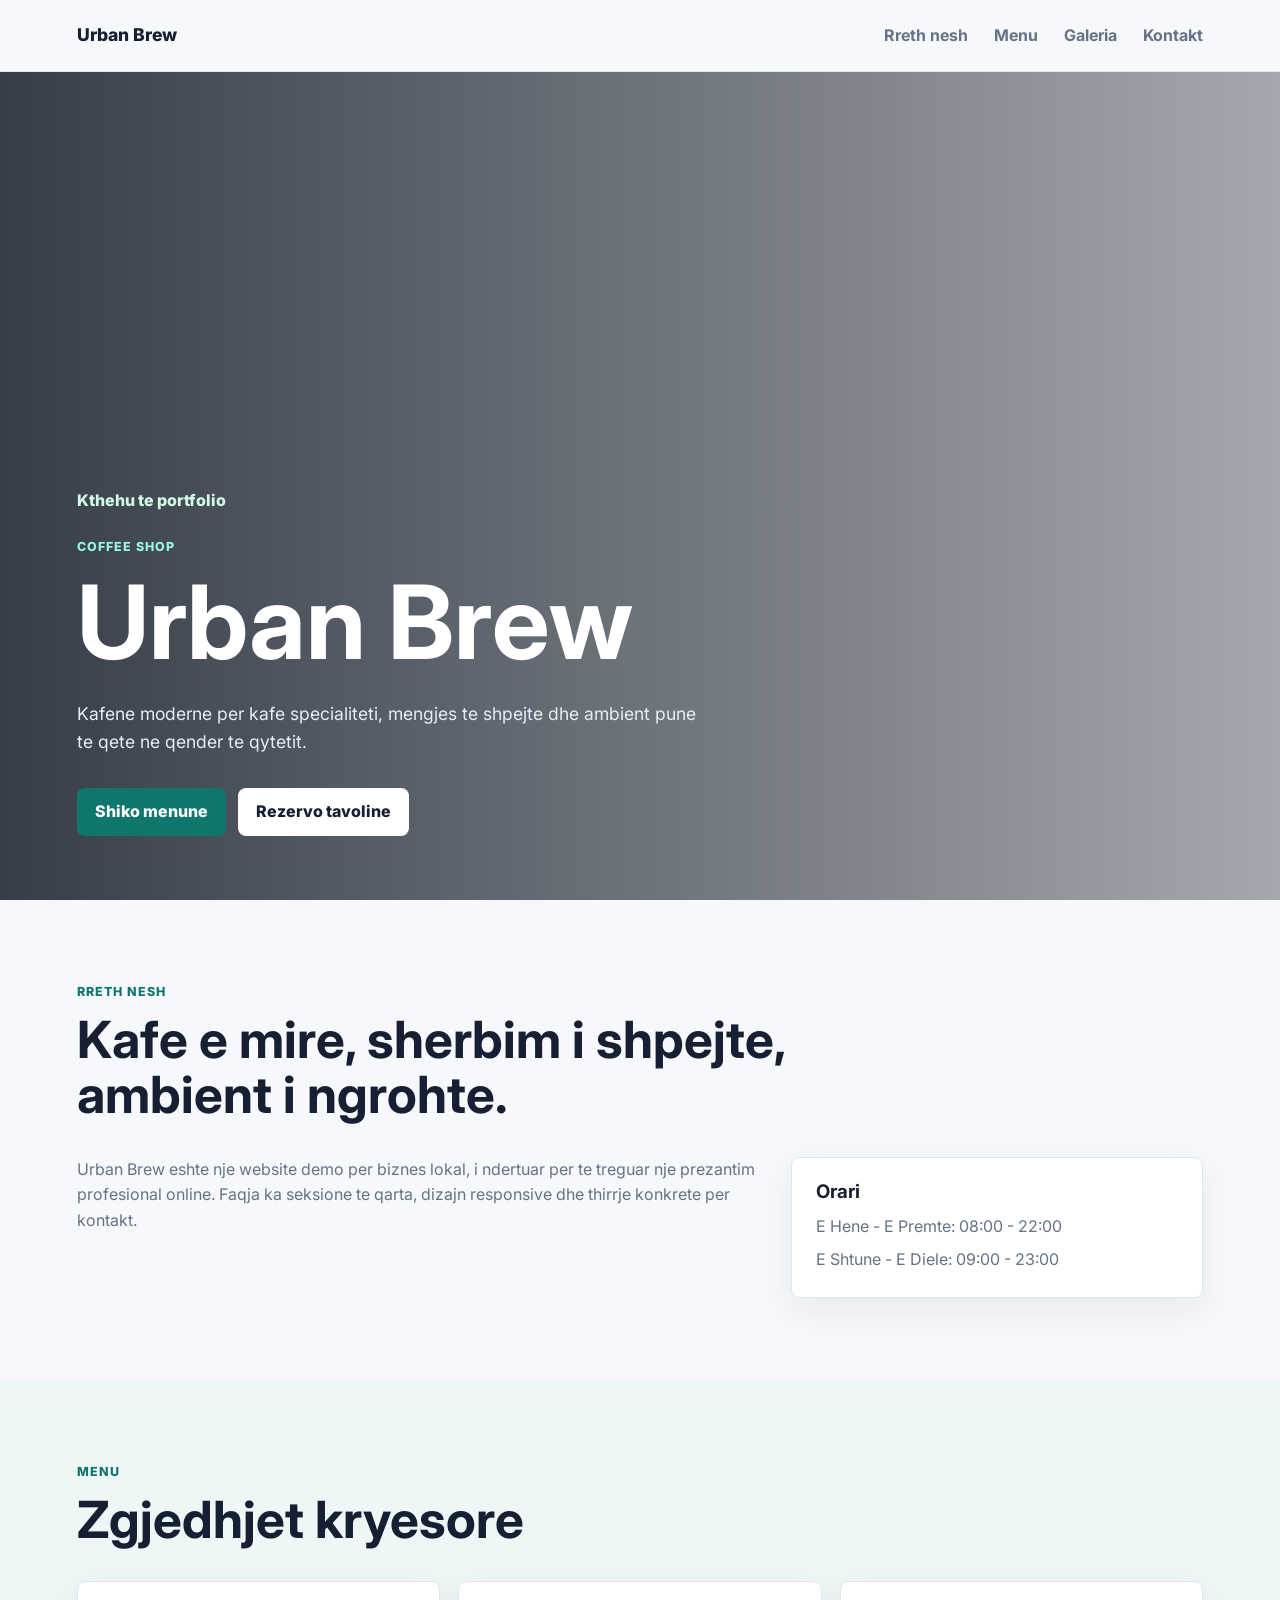
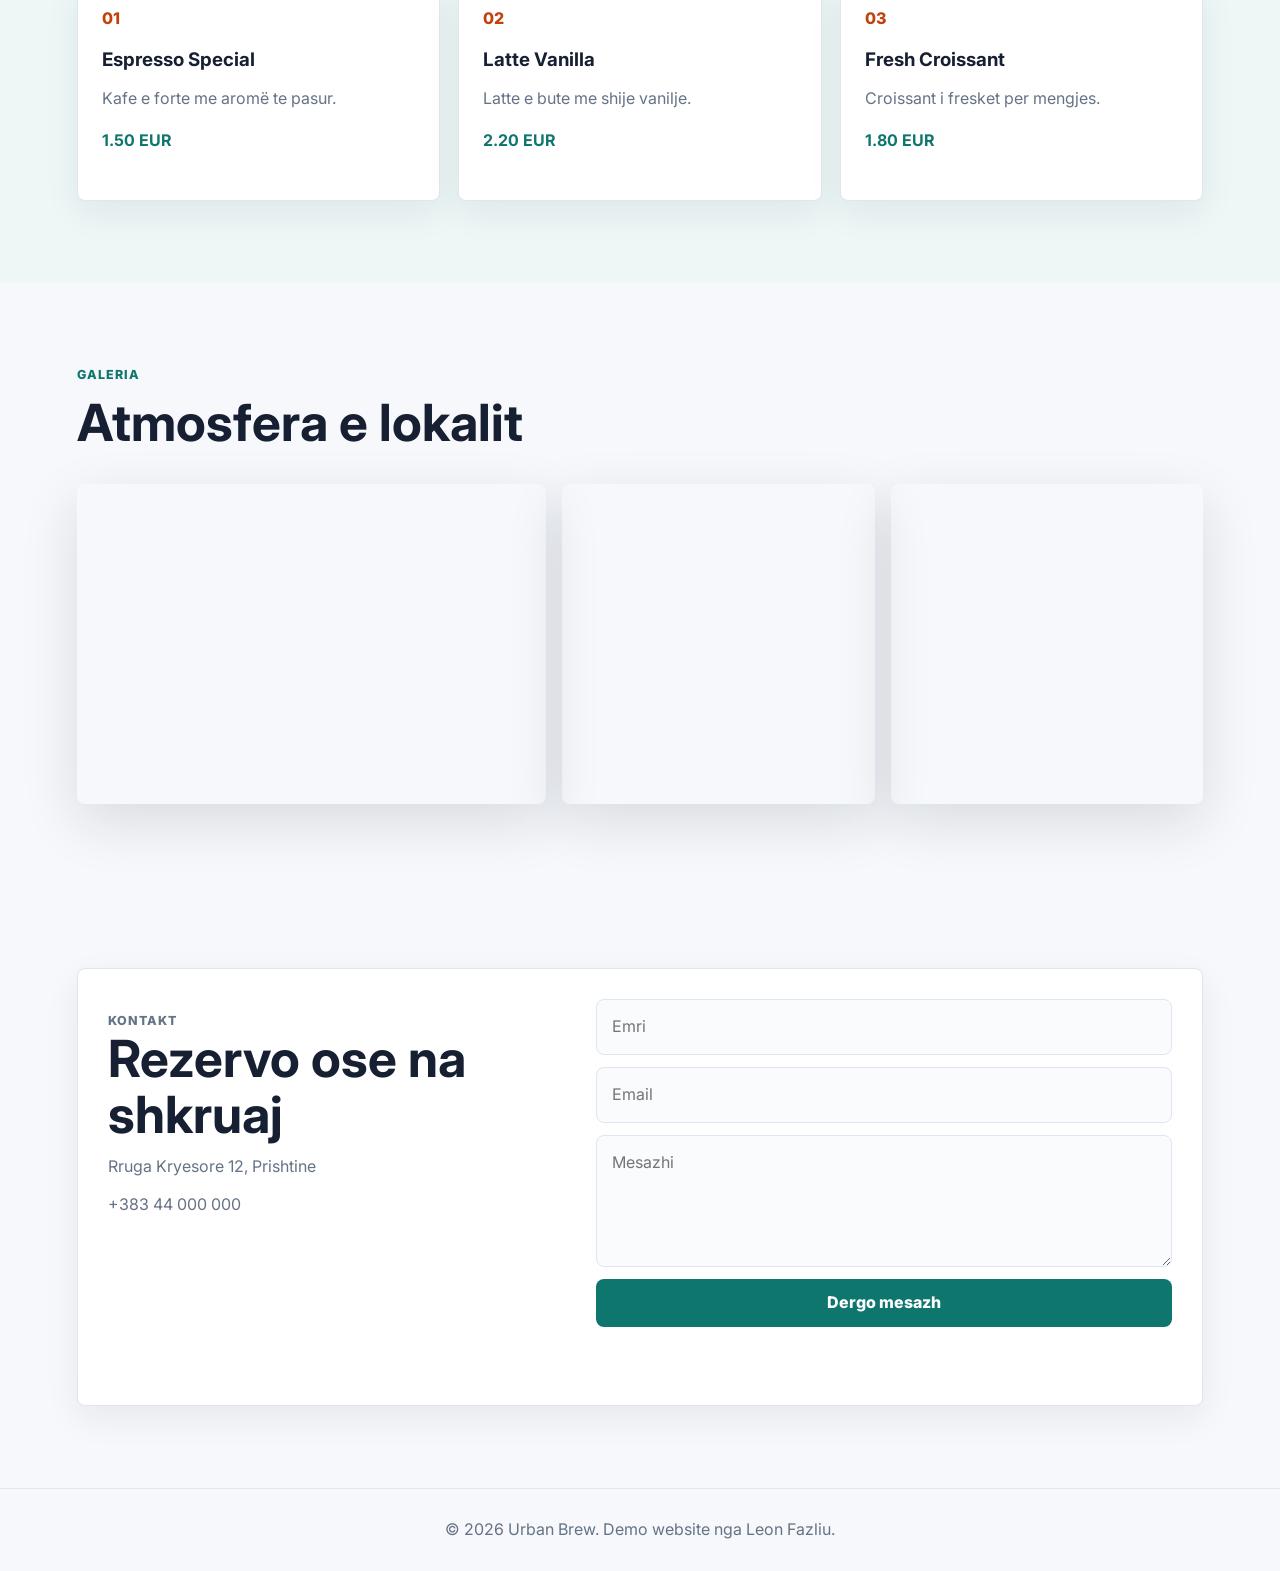
==== projects/business-website/index.html @ 77d350e1 "Initial portfolio website" ====
<!DOCTYPE html>
<html lang="sq">
<head>
  <meta charset="UTF-8">
  <meta name="viewport" content="width=device-width, initial-scale=1.0">
  <title>Urban Brew | Business Website</title>
  <link rel="preconnect" href="https://fonts.googleapis.com">
  <link rel="preconnect" href="https://fonts.gstatic.com" crossorigin>
  <link href="https://fonts.googleapis.com/css2?family=Inter:wght@400;500;600;700;800&display=swap" rel="stylesheet">
  <link rel="stylesheet" href="style.css">
</head>
<body>
  <header class="site-header">
    <a class="brand" href="#home">Urban Brew</a>
    <button class="nav-toggle" type="button" aria-label="Hap menune" aria-expanded="false">
      <span></span>
      <span></span>
      <span></span>
    </button>
    <nav class="site-nav" aria-label="Navigimi kryesor">
      <a href="#about">Rreth nesh</a>
      <a href="#menu">Menu</a>
      <a href="#gallery">Galeria</a>
      <a href="#contact">Kontakt</a>
    </nav>
  </header>

  <main>
    <section class="hero" id="home">
      <div class="hero-content">
        <a class="back-link" href="../../index.html">Kthehu te portfolio</a>
        <p class="eyebrow">Coffee Shop</p>
        <h1>Urban Brew</h1>
        <p>
          Kafene moderne per kafe specialiteti, mengjes te shpejte dhe ambient pune te qete ne qender te qytetit.
        </p>
        <div class="hero-actions">
          <a class="button primary" href="#menu">Shiko menune</a>
          <a class="button secondary" href="#contact">Rezervo tavoline</a>
        </div>
      </div>
    </section>

    <section class="section about" id="about">
      <div class="section-heading">
        <p class="eyebrow">Rreth nesh</p>
        <h2>Kafe e mire, sherbim i shpejte, ambient i ngrohte.</h2>
      </div>
      <div class="about-grid">
        <p>
          Urban Brew eshte nje website demo per biznes lokal, i ndertuar per te treguar nje prezantim profesional online.
          Faqja ka seksione te qarta, dizajn responsive dhe thirrje konkrete per kontakt.
        </p>
        <div class="hours-box">
          <h3>Orari</h3>
          <p>E Hene - E Premte: 08:00 - 22:00</p>
          <p>E Shtune - E Diele: 09:00 - 23:00</p>
        </div>
      </div>
    </section>

    <section class="section menu" id="menu">
      <div class="section-heading">
        <p class="eyebrow">Menu</p>
        <h2>Zgjedhjet kryesore</h2>
      </div>
      <div class="menu-grid">
        <article>
          <span>01</span>
          <h3>Espresso Special</h3>
          <p>Kafe e forte me aromë te pasur.</p>
          <strong>1.50 EUR</strong>
        </article>
        <article>
          <span>02</span>
          <h3>Latte Vanilla</h3>
          <p>Latte e bute me shije vanilje.</p>
          <strong>2.20 EUR</strong>
        </article>
        <article>
          <span>03</span>
          <h3>Fresh Croissant</h3>
          <p>Croissant i fresket per mengjes.</p>
          <strong>1.80 EUR</strong>
        </article>
      </div>
    </section>

    <section class="section gallery" id="gallery">
      <div class="section-heading">
        <p class="eyebrow">Galeria</p>
        <h2>Atmosfera e lokalit</h2>
      </div>
      <div class="gallery-grid">
        <div class="gallery-item item-one"></div>
        <div class="gallery-item item-two"></div>
        <div class="gallery-item item-three"></div>
      </div>
    </section>

    <section class="section contact" id="contact">
      <div class="contact-panel">
        <div>
          <p class="eyebrow">Kontakt</p>
          <h2>Rezervo ose na shkruaj</h2>
          <p>Rruga Kryesore 12, Prishtine</p>
          <p>+383 44 000 000</p>
        </div>
        <form id="contactForm">
          <input type="text" placeholder="Emri" required>
          <input type="email" placeholder="Email" required>
          <textarea placeholder="Mesazhi" rows="4" required></textarea>
          <button type="submit">Dergo mesazh</button>
          <p class="form-message" id="formMessage" aria-live="polite"></p>
        </form>
      </div>
    </section>
  </main>

  <footer class="site-footer">
    <p>&copy; 2026 Urban Brew. Demo website nga Leon Fazliu.</p>
  </footer>

  <script src="script.js"></script>
</body>
</html>
---- projects/business-website/style.css ----
:root {
  --bg: #f6f8fb;
  --surface: #ffffff;
  --ink: #172033;
  --muted: #657386;
  --line: #dfe6ef;
  --primary: #0f766e;
  --accent: #c2410c;
  --shadow: 0 18px 55px rgba(23, 32, 51, 0.13);
}

* {
  box-sizing: border-box;
}

html {
  scroll-behavior: smooth;
}

body {
  margin: 0;
  font-family: "Inter", Arial, sans-serif;
  color: var(--ink);
  background: var(--bg);
  line-height: 1.6;
}

a {
  color: inherit;
  text-decoration: none;
}

.site-header {
  position: sticky;
  top: 0;
  z-index: 10;
  display: flex;
  align-items: center;
  justify-content: space-between;
  min-height: 72px;
  padding: 0 6vw;
  background: rgba(246, 248, 251, 0.94);
  border-bottom: 1px solid var(--line);
  backdrop-filter: blur(14px);
}

.brand {
  font-size: 1.1rem;
  font-weight: 800;
}

.site-nav {
  display: flex;
  gap: 26px;
  color: var(--muted);
  font-weight: 700;
}

.site-nav a:hover {
  color: var(--primary);
}

.nav-toggle {
  display: none;
  width: 42px;
  height: 42px;
  padding: 9px;
  background: var(--surface);
  border: 1px solid var(--line);
  border-radius: 8px;
}

.nav-toggle span {
  display: block;
  width: 100%;
  height: 2px;
  margin: 5px 0;
  background: var(--ink);
}

.hero {
  display: grid;
  align-items: end;
  min-height: calc(100vh - 72px);
  padding: 72px 6vw 64px;
  color: #ffffff;
  background:
    linear-gradient(90deg, rgba(12, 20, 32, 0.82), rgba(12, 20, 32, 0.35)),
    url("https://images.unsplash.com/photo-1495474472287-4d71bcdd2085?auto=format&fit=crop&w=1800&q=80");
  background-position: center;
  background-size: cover;
}

.hero-content {
  max-width: 760px;
}

.back-link {
  display: inline-flex;
  margin-bottom: 24px;
  color: #d1fae5;
  font-weight: 800;
}

.eyebrow {
  margin: 0 0 10px;
  color: var(--primary);
  font-size: 0.78rem;
  font-weight: 800;
  letter-spacing: 0.08em;
  text-transform: uppercase;
}

.hero .eyebrow {
  color: #99f6e4;
}

h1,
h2,
h3 {
  margin: 0;
  line-height: 1.08;
  letter-spacing: 0;
}

h1 {
  font-size: clamp(3rem, 8vw, 6.6rem);
}

h2 {
  font-size: clamp(2rem, 4vw, 3.2rem);
}

.hero p:not(.eyebrow) {
  max-width: 620px;
  margin: 22px 0 0;
  color: #e6edf5;
  font-size: 1.1rem;
}

.hero-actions {
  display: flex;
  flex-wrap: wrap;
  gap: 12px;
  margin-top: 32px;
}

.button,
button {
  display: inline-flex;
  align-items: center;
  justify-content: center;
  min-height: 48px;
  padding: 0 18px;
  border: 0;
  border-radius: 8px;
  cursor: pointer;
  font: inherit;
  font-weight: 800;
}

.button.primary,
button {
  color: #ffffff;
  background: var(--primary);
}

.button.secondary {
  color: var(--ink);
  background: #ffffff;
}

.section {
  padding: 82px 6vw;
}

.section-heading {
  max-width: 780px;
  margin-bottom: 34px;
}

.about-grid {
  display: grid;
  grid-template-columns: minmax(0, 1fr) minmax(280px, 0.6fr);
  gap: 28px;
}

.about-grid p {
  margin: 0;
  color: var(--muted);
}

.hours-box,
.menu-grid article,
.contact-panel {
  background: var(--surface);
  border: 1px solid var(--line);
  border-radius: 8px;
  box-shadow: 0 12px 35px rgba(23, 32, 51, 0.07);
}

.hours-box {
  padding: 24px;
}

.hours-box h3 {
  margin-bottom: 12px;
}

.hours-box p + p {
  margin-top: 8px;
}

.menu {
  background: #eef7f6;
}

.menu-grid {
  display: grid;
  grid-template-columns: repeat(3, minmax(0, 1fr));
  gap: 18px;
}

.menu-grid article {
  min-height: 220px;
  padding: 24px;
}

.menu-grid span {
  color: var(--accent);
  font-weight: 800;
}

.menu-grid h3 {
  margin-top: 18px;
}

.menu-grid p {
  color: var(--muted);
}

.menu-grid strong {
  color: var(--primary);
}

.gallery-grid {
  display: grid;
  grid-template-columns: 1.2fr 0.8fr 0.8fr;
  gap: 16px;
}

.gallery-item {
  min-height: 320px;
  border-radius: 8px;
  background-position: center;
  background-size: cover;
  box-shadow: var(--shadow);
}

.item-one {
  background-image: url("https://images.unsplash.com/photo-1509042239860-f550ce710b93?auto=format&fit=crop&w=1200&q=80");
}

.item-two {
  background-image: url("https://images.unsplash.com/photo-1442512595331-e89e73853f31?auto=format&fit=crop&w=900&q=80");
}

.item-three {
  background-image: url("https://images.unsplash.com/photo-1517248135467-4c7edcad34c4?auto=format&fit=crop&w=900&q=80");
}

.contact-panel {
  display: grid;
  grid-template-columns: minmax(0, 0.8fr) minmax(280px, 1fr);
  gap: 28px;
  padding: 30px;
}

.contact-panel p {
  margin: 12px 0 0;
  color: var(--muted);
}

form {
  display: grid;
  gap: 12px;
}

input,
textarea {
  width: 100%;
  padding: 14px 15px;
  color: var(--ink);
  background: #f9fbfd;
  border: 1px solid var(--line);
  border-radius: 8px;
  font: inherit;
  outline: none;
}

input:focus,
textarea:focus {
  border-color: var(--primary);
  box-shadow: 0 0 0 4px rgba(15, 118, 110, 0.13);
}

.form-message {
  min-height: 24px;
  color: var(--primary);
  font-weight: 800;
}

.site-footer {
  padding: 28px 6vw;
  color: var(--muted);
  text-align: center;
  border-top: 1px solid var(--line);
}

.site-footer p {
  margin: 0;
}

@media (max-width: 860px) {
  .nav-toggle {
    display: inline-block;
  }

  .site-nav {
    position: absolute;
    top: 72px;
    right: 6vw;
    left: 6vw;
    display: none;
    flex-direction: column;
    gap: 0;
    padding: 12px;
    background: var(--surface);
    border: 1px solid var(--line);
    border-radius: 8px;
    box-shadow: var(--shadow);
  }

  .site-nav.is-open {
    display: flex;
  }

  .site-nav a {
    padding: 14px;
  }

  .about-grid,
  .menu-grid,
  .gallery-grid,
  .contact-panel {
    grid-template-columns: 1fr;
  }

  .hero {
    min-height: 720px;
  }
}

@media (max-width: 560px) {
  .site-header,
  .hero,
  .section {
    padding-right: 20px;
    padding-left: 20px;
  }

  .hero {
    min-height: 620px;
  }

  .hero-actions {
    flex-direction: column;
  }

  .button,
  button {
    width: 100%;
  }
}
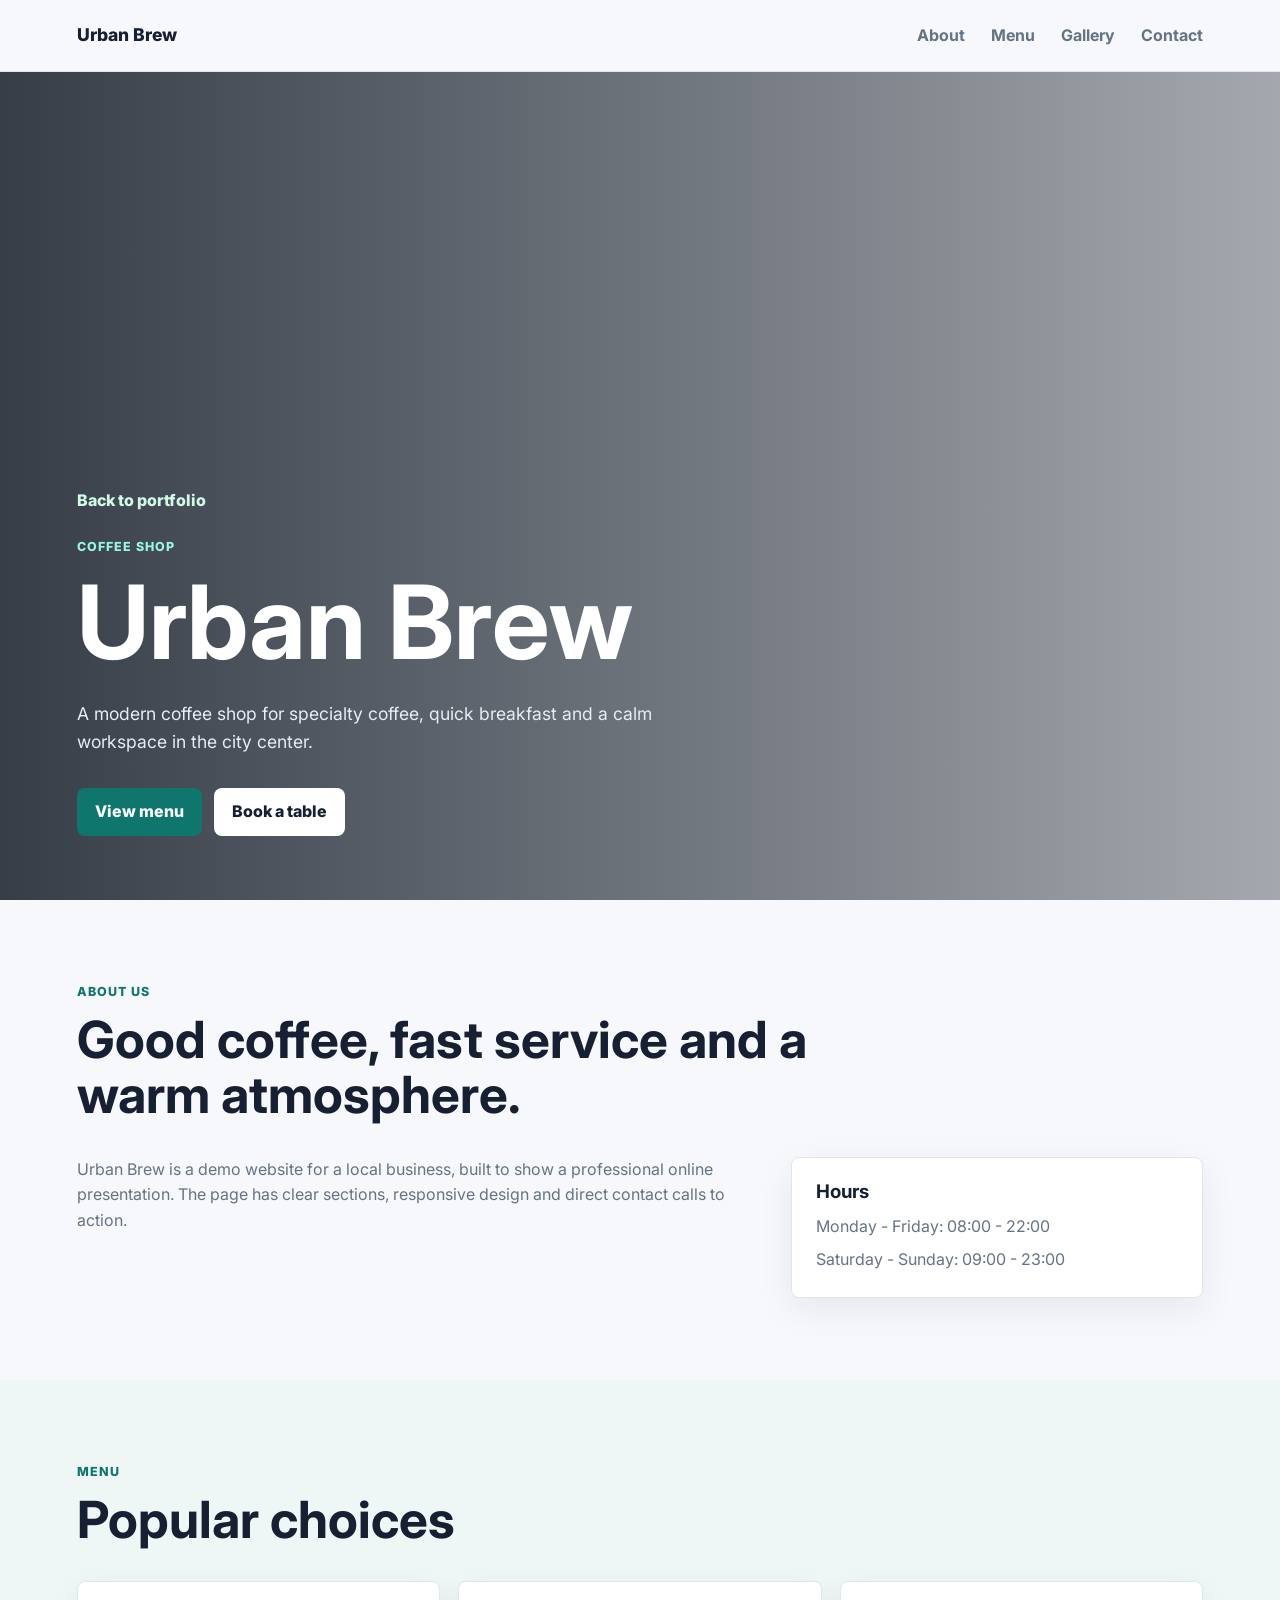
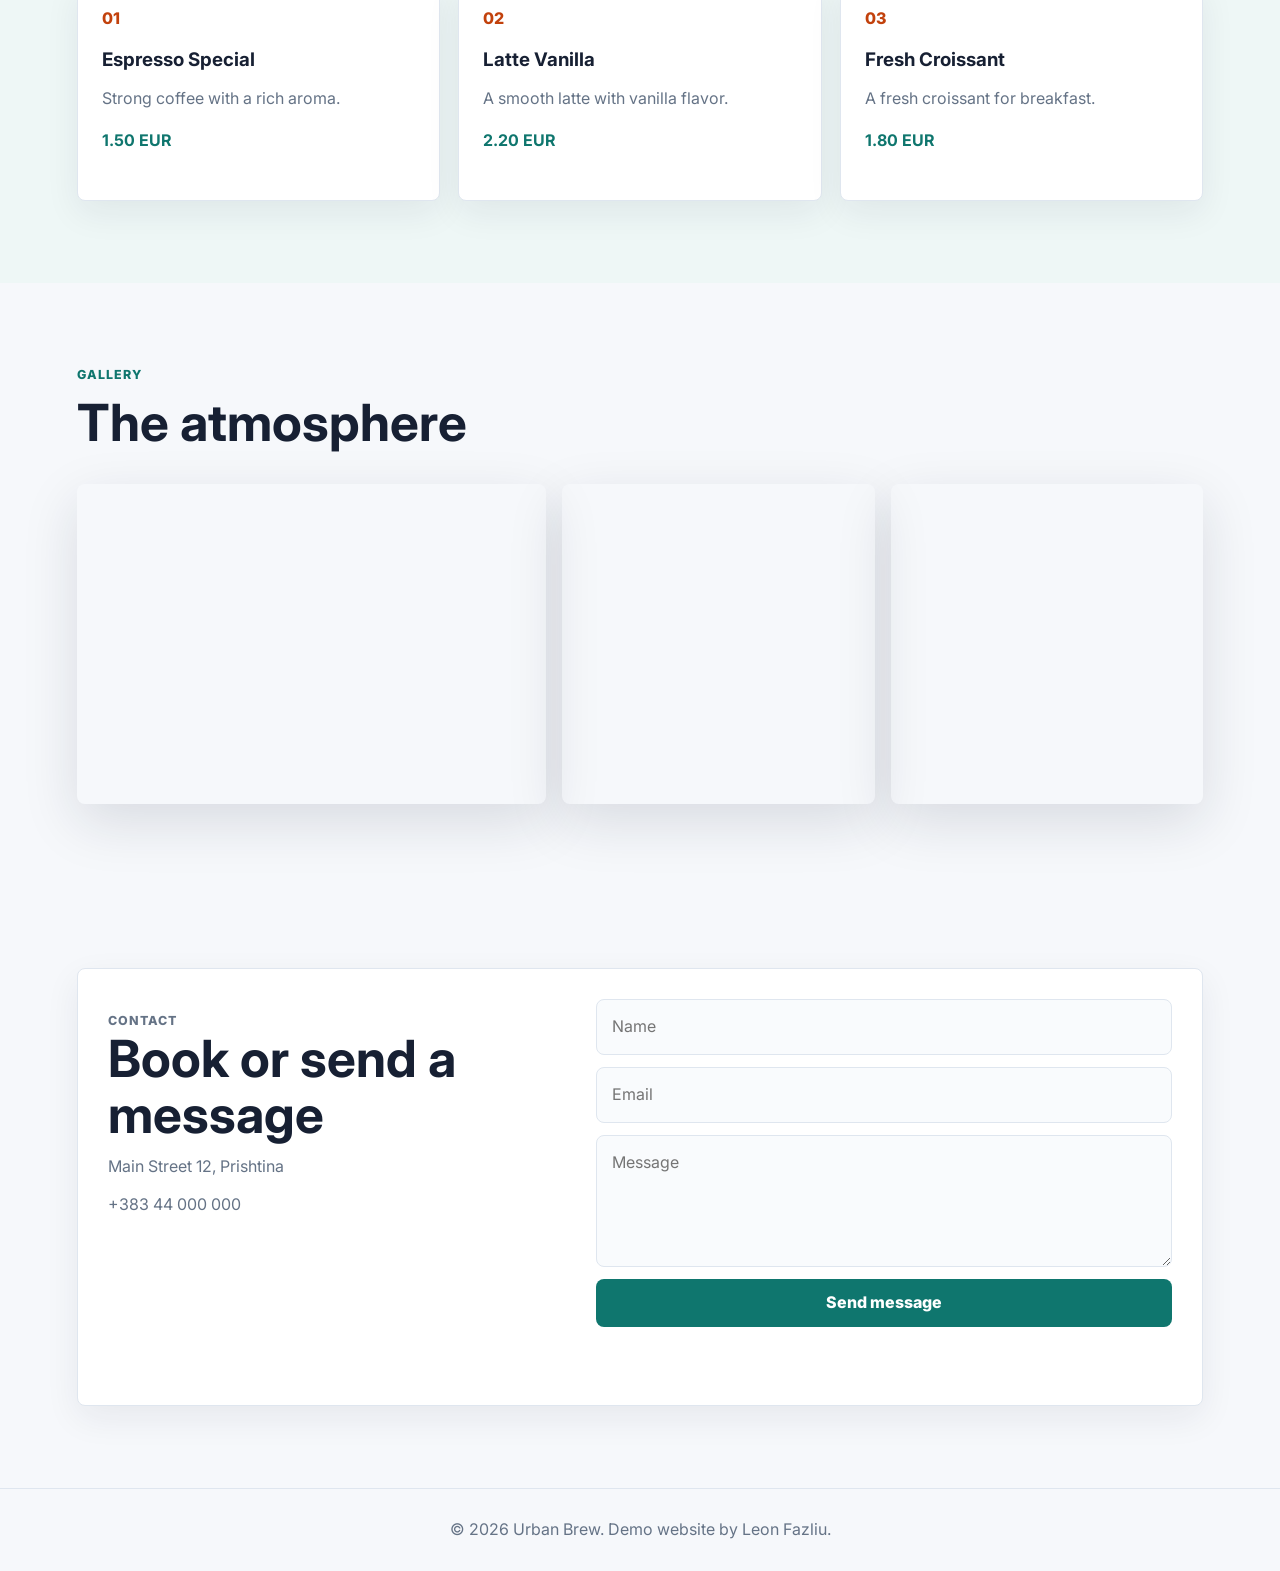
==== commit 2b300a81: "Translate portfolio to English" ====
--- a/projects/business-website/index.html
+++ b/projects/business-website/index.html
@@ -1,5 +1,5 @@
 <!DOCTYPE html>
-<html lang="sq">
+<html lang="en">
 <head>
   <meta charset="UTF-8">
   <meta name="viewport" content="width=device-width, initial-scale=1.0">
@@ -12,49 +12,49 @@
 <body>
   <header class="site-header">
     <a class="brand" href="#home">Urban Brew</a>
-    <button class="nav-toggle" type="button" aria-label="Hap menune" aria-expanded="false">
+    <button class="nav-toggle" type="button" aria-label="Open menu" aria-expanded="false">
       <span></span>
       <span></span>
       <span></span>
     </button>
-    <nav class="site-nav" aria-label="Navigimi kryesor">
-      <a href="#about">Rreth nesh</a>
+    <nav class="site-nav" aria-label="Main navigation">
+      <a href="#about">About</a>
       <a href="#menu">Menu</a>
-      <a href="#gallery">Galeria</a>
-      <a href="#contact">Kontakt</a>
+      <a href="#gallery">Gallery</a>
+      <a href="#contact">Contact</a>
     </nav>
   </header>
 
   <main>
     <section class="hero" id="home">
       <div class="hero-content">
-        <a class="back-link" href="../../index.html">Kthehu te portfolio</a>
+        <a class="back-link" href="../../index.html">Back to portfolio</a>
         <p class="eyebrow">Coffee Shop</p>
         <h1>Urban Brew</h1>
         <p>
-          Kafene moderne per kafe specialiteti, mengjes te shpejte dhe ambient pune te qete ne qender te qytetit.
+          A modern coffee shop for specialty coffee, quick breakfast and a calm workspace in the city center.
         </p>
         <div class="hero-actions">
-          <a class="button primary" href="#menu">Shiko menune</a>
-          <a class="button secondary" href="#contact">Rezervo tavoline</a>
+          <a class="button primary" href="#menu">View menu</a>
+          <a class="button secondary" href="#contact">Book a table</a>
         </div>
       </div>
     </section>
 
     <section class="section about" id="about">
       <div class="section-heading">
-        <p class="eyebrow">Rreth nesh</p>
-        <h2>Kafe e mire, sherbim i shpejte, ambient i ngrohte.</h2>
+        <p class="eyebrow">About us</p>
+        <h2>Good coffee, fast service and a warm atmosphere.</h2>
       </div>
       <div class="about-grid">
         <p>
-          Urban Brew eshte nje website demo per biznes lokal, i ndertuar per te treguar nje prezantim profesional online.
-          Faqja ka seksione te qarta, dizajn responsive dhe thirrje konkrete per kontakt.
+          Urban Brew is a demo website for a local business, built to show a professional online presentation.
+          The page has clear sections, responsive design and direct contact calls to action.
         </p>
         <div class="hours-box">
-          <h3>Orari</h3>
-          <p>E Hene - E Premte: 08:00 - 22:00</p>
-          <p>E Shtune - E Diele: 09:00 - 23:00</p>
+          <h3>Hours</h3>
+          <p>Monday - Friday: 08:00 - 22:00</p>
+          <p>Saturday - Sunday: 09:00 - 23:00</p>
         </div>
       </div>
     </section>
@@ -62,25 +62,25 @@
     <section class="section menu" id="menu">
       <div class="section-heading">
         <p class="eyebrow">Menu</p>
-        <h2>Zgjedhjet kryesore</h2>
+        <h2>Popular choices</h2>
       </div>
       <div class="menu-grid">
         <article>
           <span>01</span>
           <h3>Espresso Special</h3>
-          <p>Kafe e forte me aromë te pasur.</p>
+          <p>Strong coffee with a rich aroma.</p>
           <strong>1.50 EUR</strong>
         </article>
         <article>
           <span>02</span>
           <h3>Latte Vanilla</h3>
-          <p>Latte e bute me shije vanilje.</p>
+          <p>A smooth latte with vanilla flavor.</p>
           <strong>2.20 EUR</strong>
         </article>
         <article>
           <span>03</span>
           <h3>Fresh Croissant</h3>
-          <p>Croissant i fresket per mengjes.</p>
+          <p>A fresh croissant for breakfast.</p>
           <strong>1.80 EUR</strong>
         </article>
       </div>
@@ -88,8 +88,8 @@
 
     <section class="section gallery" id="gallery">
       <div class="section-heading">
-        <p class="eyebrow">Galeria</p>
-        <h2>Atmosfera e lokalit</h2>
+        <p class="eyebrow">Gallery</p>
+        <h2>The atmosphere</h2>
       </div>
       <div class="gallery-grid">
         <div class="gallery-item item-one"></div>
@@ -101,16 +101,16 @@
     <section class="section contact" id="contact">
       <div class="contact-panel">
         <div>
-          <p class="eyebrow">Kontakt</p>
-          <h2>Rezervo ose na shkruaj</h2>
-          <p>Rruga Kryesore 12, Prishtine</p>
+          <p class="eyebrow">Contact</p>
+          <h2>Book or send a message</h2>
+          <p>Main Street 12, Prishtina</p>
           <p>+383 44 000 000</p>
         </div>
         <form id="contactForm">
-          <input type="text" placeholder="Emri" required>
+          <input type="text" placeholder="Name" required>
           <input type="email" placeholder="Email" required>
-          <textarea placeholder="Mesazhi" rows="4" required></textarea>
-          <button type="submit">Dergo mesazh</button>
+          <textarea placeholder="Message" rows="4" required></textarea>
+          <button type="submit">Send message</button>
           <p class="form-message" id="formMessage" aria-live="polite"></p>
         </form>
       </div>
@@ -118,7 +118,7 @@
   </main>
 
   <footer class="site-footer">
-    <p>&copy; 2026 Urban Brew. Demo website nga Leon Fazliu.</p>
+    <p>&copy; 2026 Urban Brew. Demo website by Leon Fazliu.</p>
   </footer>
 
   <script src="script.js"></script>
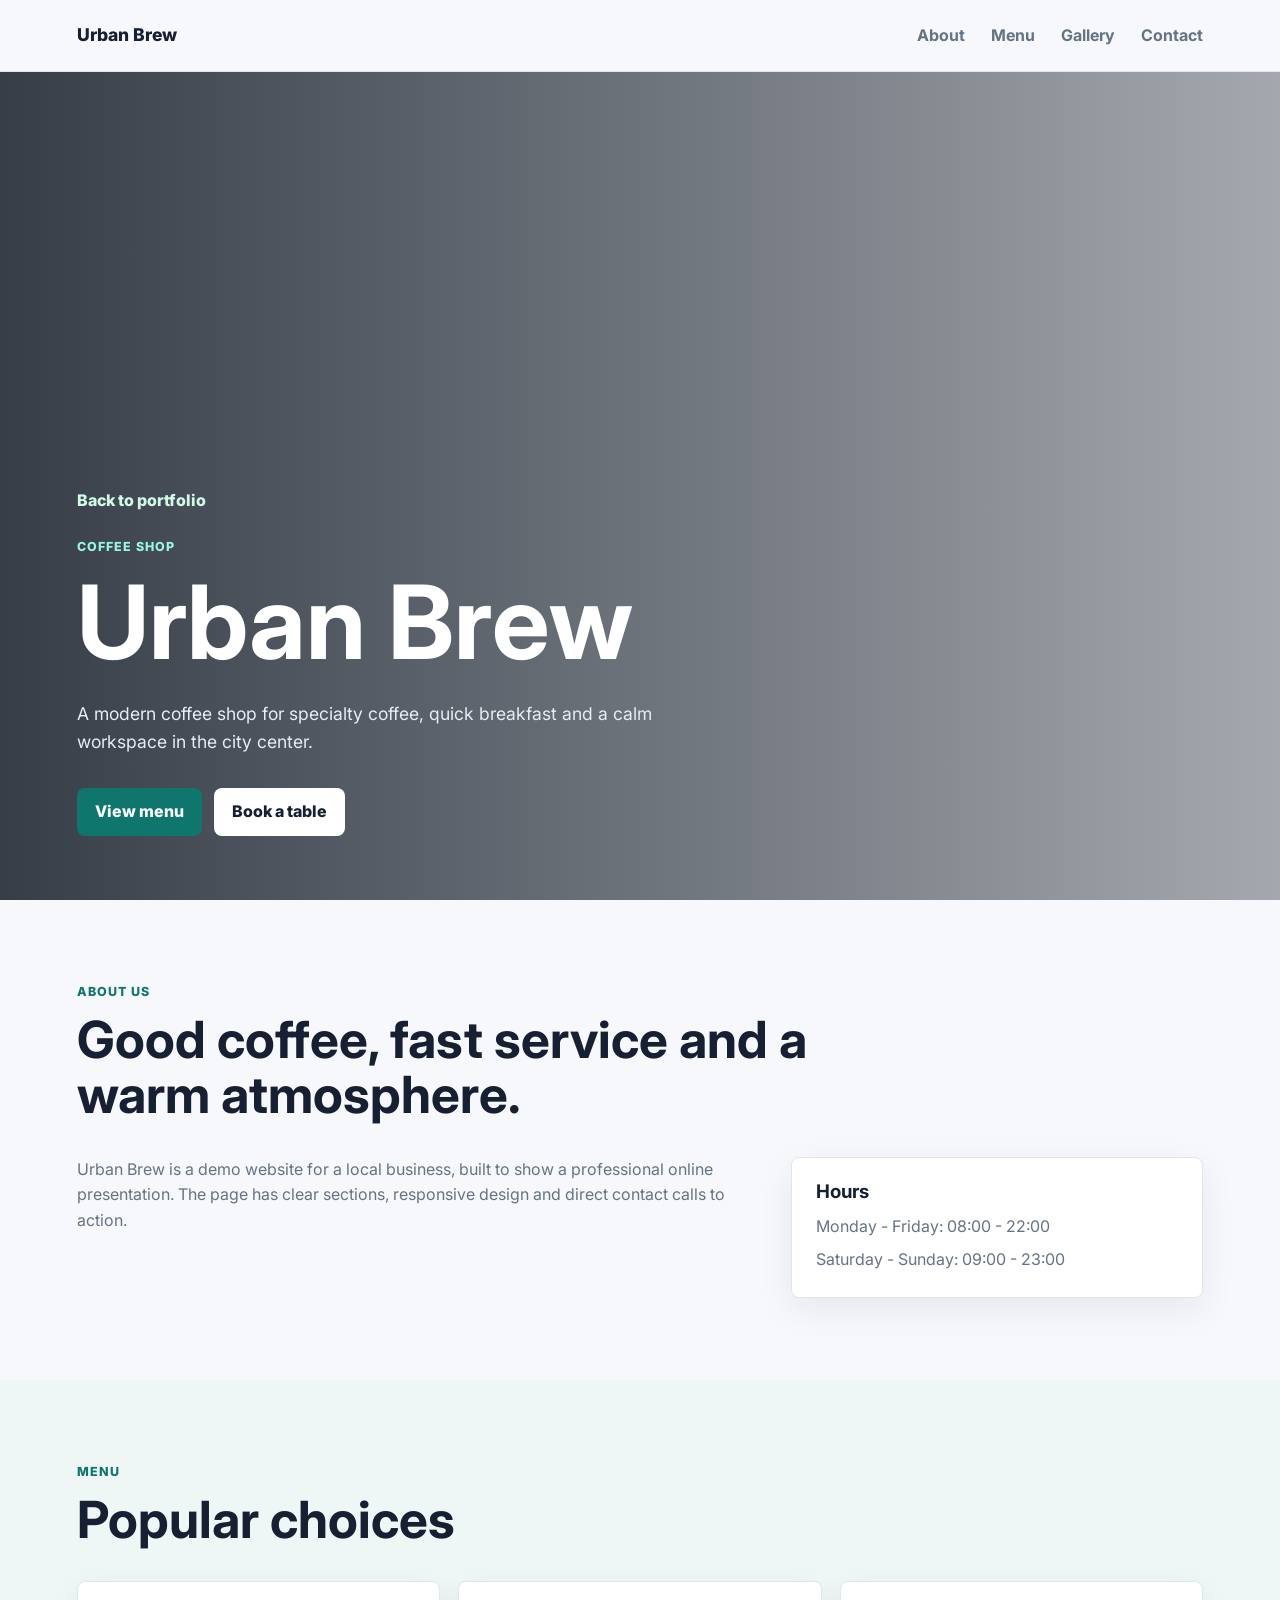
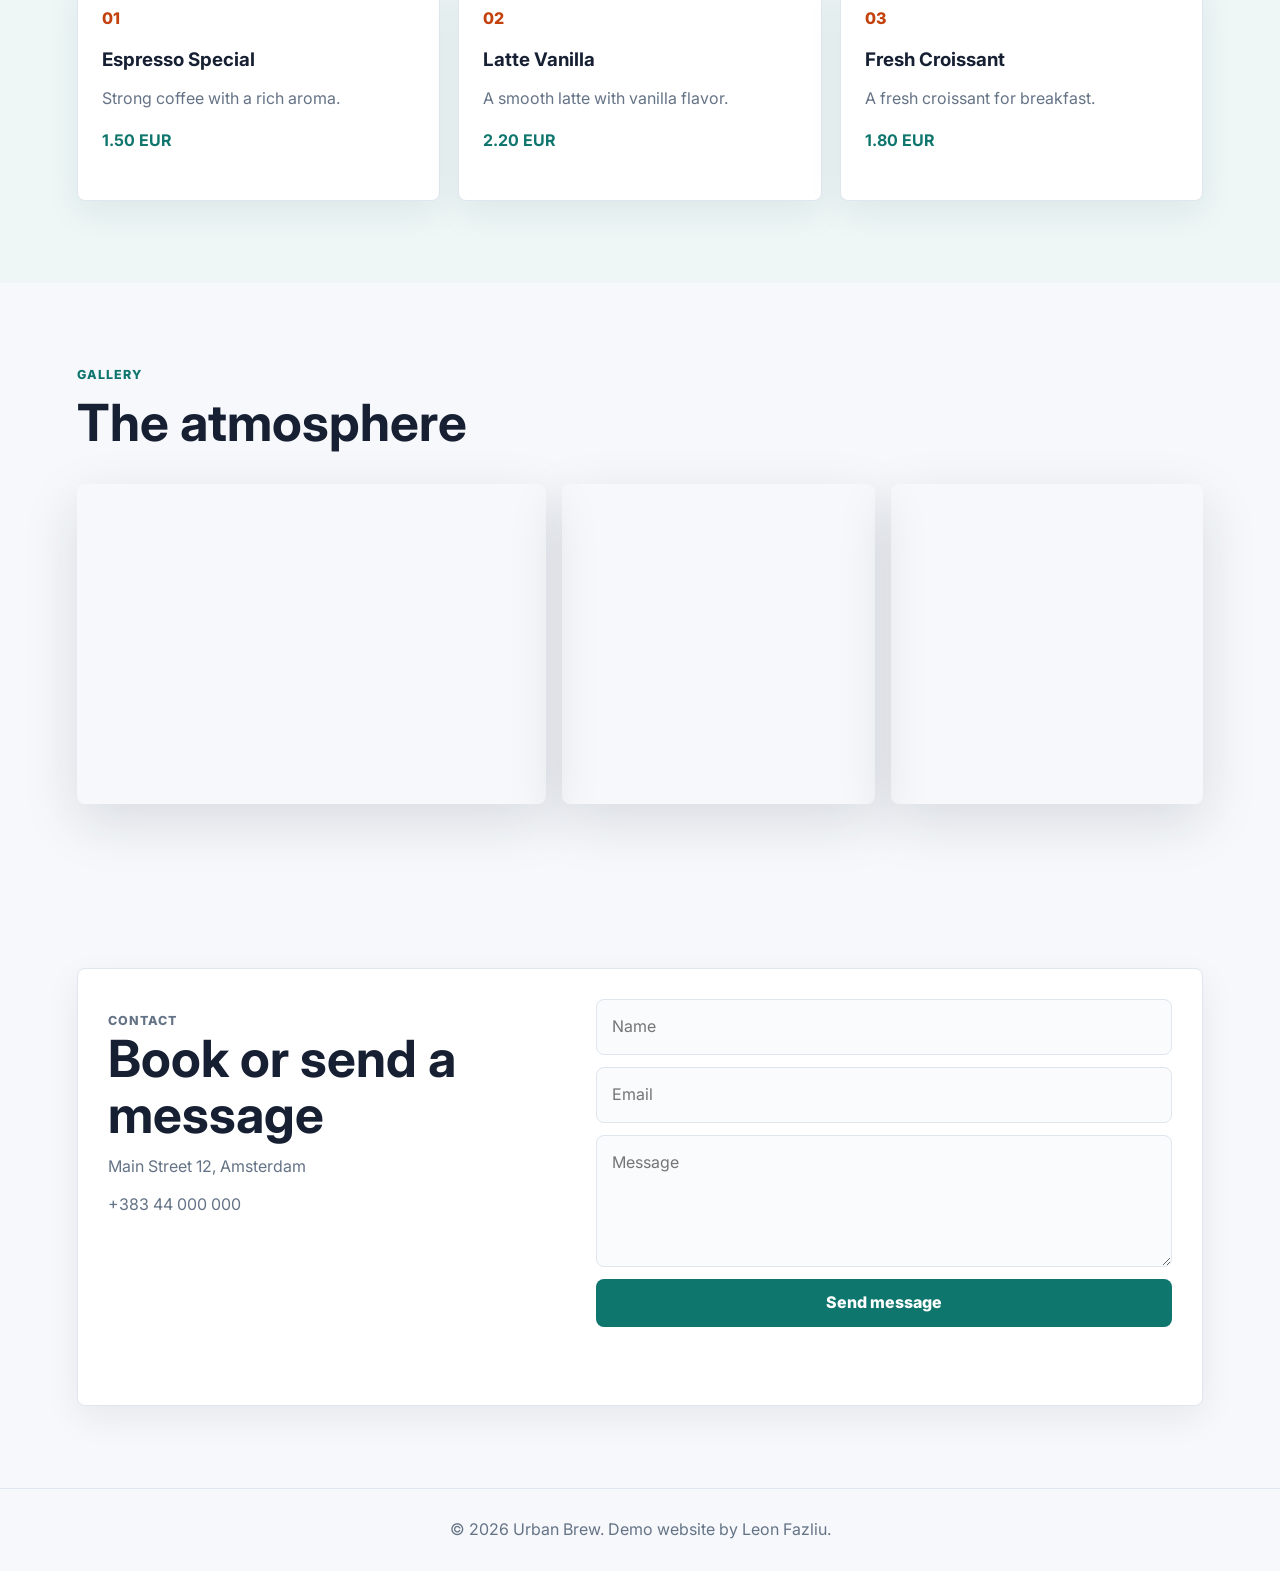
==== commit de0a6ad0: "Upgrade portfolio with professional design and projects" ====
--- a/projects/business-website/index.html
+++ b/projects/business-website/index.html
@@ -103,7 +103,7 @@
         <div>
           <p class="eyebrow">Contact</p>
           <h2>Book or send a message</h2>
-          <p>Main Street 12, Prishtina</p>
+          <p>Main Street 12, Amsterdam</p>
           <p>+383 44 000 000</p>
         </div>
         <form id="contactForm">
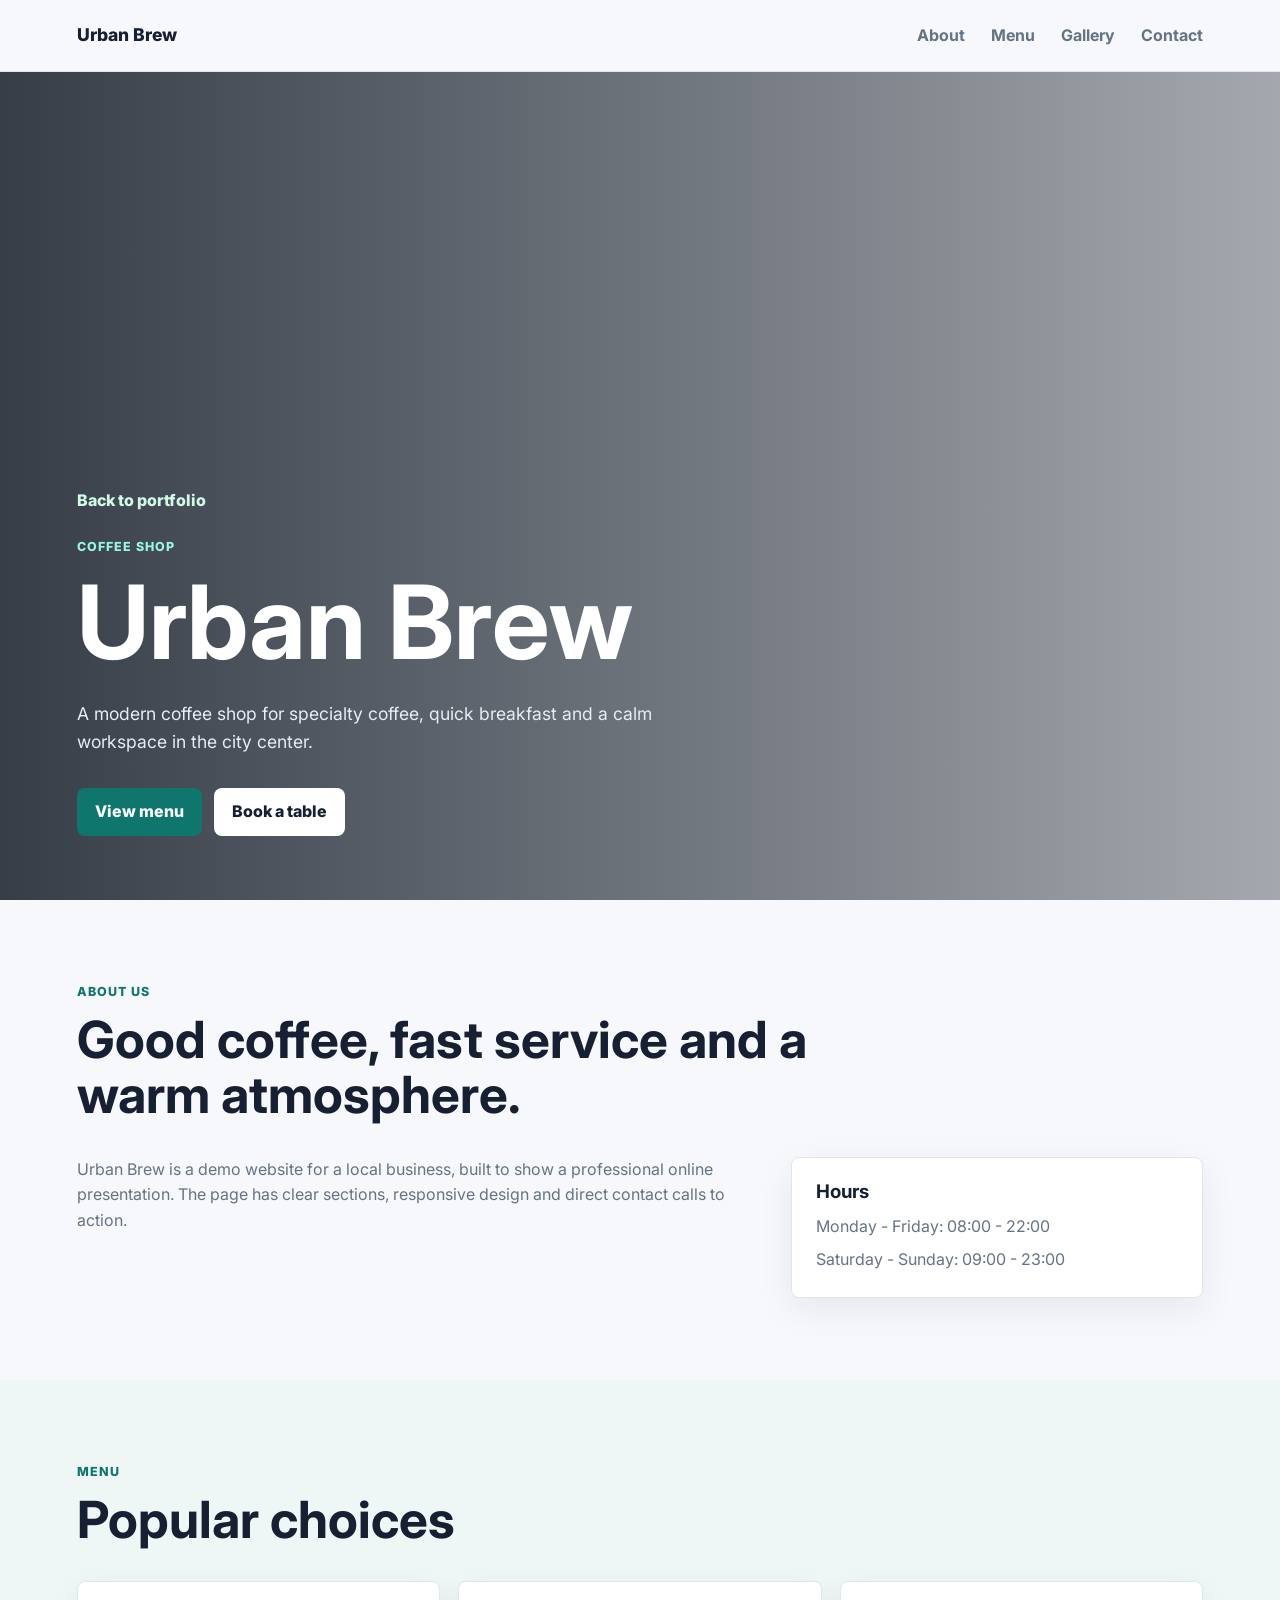
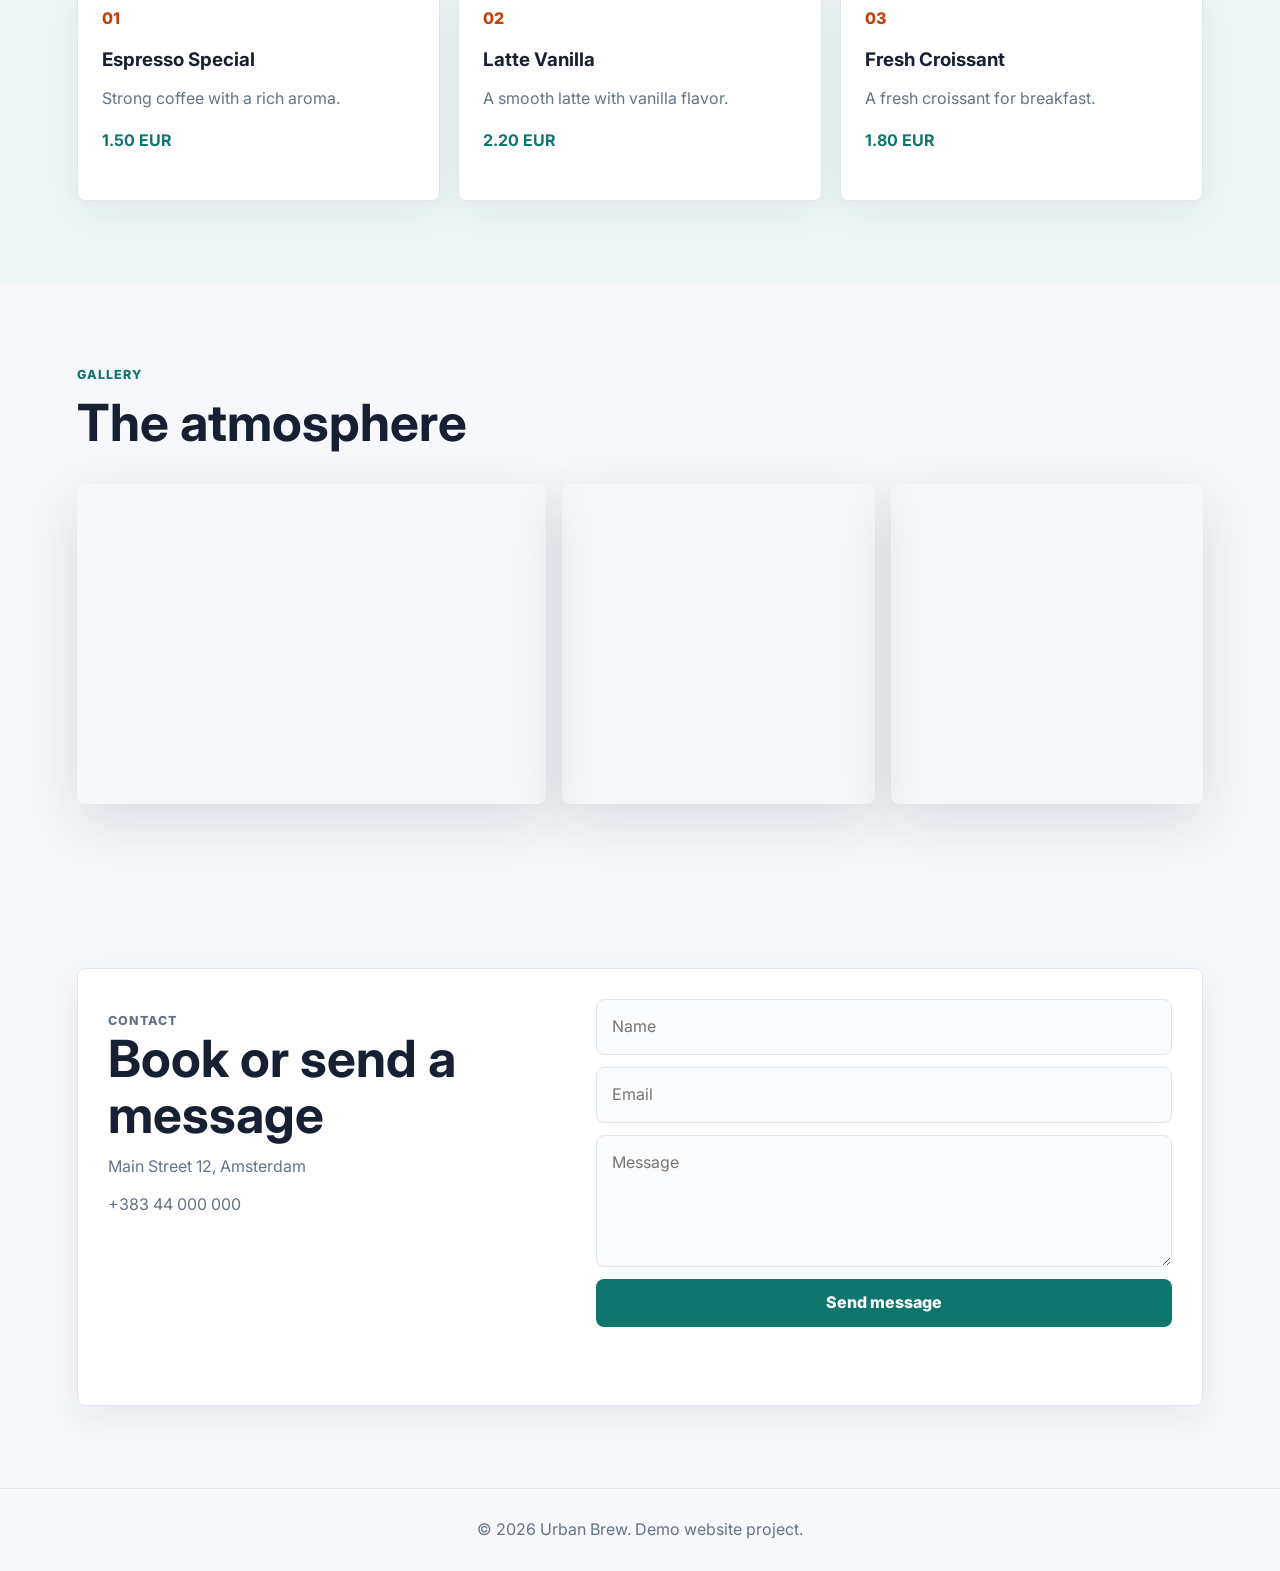
==== commit b1e397a7: "Use international demo names in projects" ====
--- a/projects/business-website/index.html
+++ b/projects/business-website/index.html
@@ -118,7 +118,7 @@
   </main>
 
   <footer class="site-footer">
-    <p>&copy; 2026 Urban Brew. Demo website by Leon Fazliu.</p>
+    <p>&copy; 2026 Urban Brew. Demo website project.</p>
   </footer>
 
   <script src="script.js"></script>
